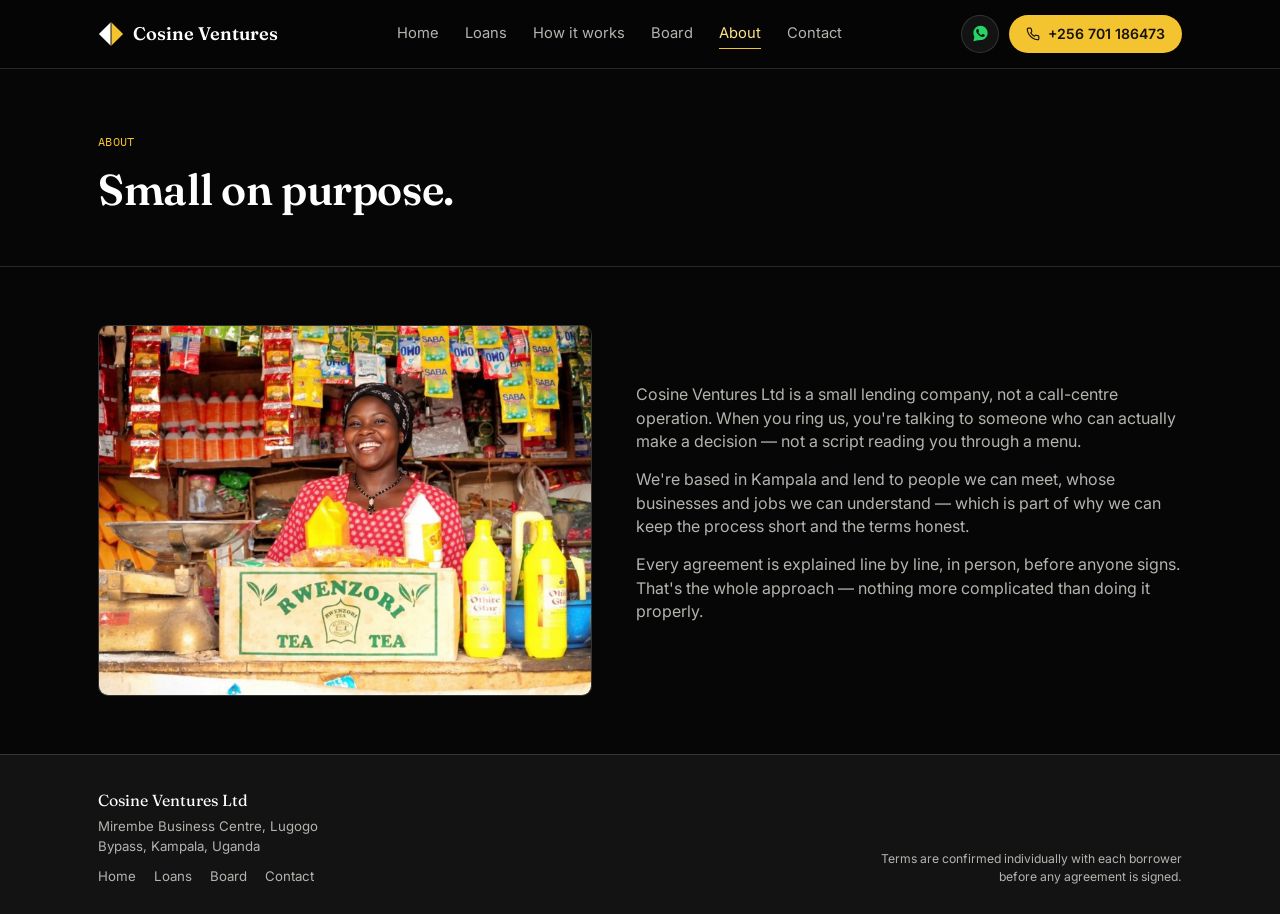
==== about.html @ 263a9942 "Add files via upload" ====
<!DOCTYPE html>
<html lang="en">
<head>
<meta charset="UTF-8">
<meta name="viewport" content="width=device-width, initial-scale=1.0">
<title>About — Cosine Ventures Ltd</title>
<link rel="preconnect" href="https://fonts.googleapis.com">
<link rel="preconnect" href="https://fonts.gstatic.com" crossorigin>
<link href="https://fonts.googleapis.com/css2?family=Fraunces:ital,opsz,wght@0,9..144,500;0,9..144,600;0,9..144,700;1,9..144,500&family=Inter:wght@400;500;600&family=IBM+Plex+Mono:wght@400;500&display=swap" rel="stylesheet">
<link rel="stylesheet" href="styles.css">
<style>
  .page-hero h1 { font-size: clamp(2rem, 3.6vw, 2.7rem); max-width: 16ch; }
  .about-grid { display: grid; grid-template-columns: 0.95fr 1.05fr; gap: 44px; align-items: center; }
  .about-photo { aspect-ratio: 4/3; }
  .about-copy p { color: var(--ink-soft); margin: 0 0 14px; }
  @media (max-width: 860px) { .about-grid { grid-template-columns: 1fr; } .about-photo { order: -1; max-width: 340px; margin: 0 auto; } }
</style>
</head>
<body>

<header>
  <div class="wrap nav-row">
    <a href="index.html" class="brand">
      <svg class="mark" viewBox="0 0 28 28" fill="none"><path d="M14 1 L27 14 L14 27 Z" fill="var(--accent)"/><path d="M14 1 L1 14 L14 27 Z" fill="var(--ink)"/><path d="M14 1 L14 27" stroke="var(--bg)" stroke-width="1"/></svg>
      Cosine Ventures
    </a>
    <nav class="links">
      <a href="index.html">Home</a>
      <a href="loans.html">Loans</a>
      <a href="how-it-works.html">How it works</a>
      <a href="board.html">Board</a>
      <a href="about.html" aria-current="page">About</a>
      <a href="contact.html">Contact</a>
    </nav>
    <div class="nav-ctas">
      <a class="whatsapp-btn" href="https://wa.me/256701186473" target="_blank" rel="noopener" aria-label="Chat on WhatsApp">
        <svg viewBox="0 0 32 32" fill="#25D366"><path d="M16.001 3C9.373 3 4 8.373 4 15.001c0 2.386.63 4.62 1.727 6.555L4 29l7.617-1.688A11.94 11.94 0 0 0 16.001 27C22.63 27 28 21.63 28 15.001 28 8.373 22.63 3 16.001 3zm6.937 17.14c-.293.824-1.45 1.508-2.375 1.703-.634.133-1.462.24-4.248-.912-3.564-1.474-5.858-5.09-6.037-5.327-.176-.238-1.44-1.918-1.44-3.66 0-1.74.9-2.596 1.222-2.951.293-.322.71-.418 1.107-.418.207 0 .414.012.6.021.192.008.45-.073.703.535.293.703.994 2.435 1.081 2.612.088.176.147.383.03.62-.117.238-.176.383-.351.588-.176.207-.37.46-.528.617-.176.176-.36.367-.155.72.207.352.918 1.514 1.968 2.451 1.352 1.207 2.492 1.582 2.844 1.758.352.176.557.147.762-.09.207-.238.879-1.023 1.117-1.375.234-.352.469-.293.79-.176.322.117 2.05.967 2.402 1.143.352.176.586.264.674.41.088.147.088.85-.207 1.673z"/></svg>
      </a>
      <a class="call-pill" href="tel:+256701186473">
        <svg width="14" height="14" viewBox="0 0 24 24" fill="none" stroke="currentColor" stroke-width="2"><path d="M22 16.92v3a2 2 0 0 1-2.18 2 19.79 19.79 0 0 1-8.63-3.07 19.5 19.5 0 0 1-6-6 19.79 19.79 0 0 1-3.07-8.67A2 2 0 0 1 4.11 2h3a2 2 0 0 1 2 1.72c.127.96.361 1.903.7 2.81a2 2 0 0 1-.45 2.11L8.09 9.91a16 16 0 0 0 6 6l1.27-1.27a2 2 0 0 1 2.11-.45c.907.339 1.85.573 2.81.7A2 2 0 0 1 22 16.92z"/></svg>
        +256 701 186473
      </a>
    </div>
  </div>
</header>

<main>
  <section class="page-hero">
    <div class="wrap">
      <p class="eyebrow">About</p>
      <h1>Small on purpose.</h1>
    </div>
  </section>

  <section class="block" style="border-bottom:none;">
    <div class="wrap about-grid">
      <div class="photo about-photo">
        <svg class="fallback-art" viewBox="0 0 400 300" preserveAspectRatio="xMidYMid slice" xmlns="http://www.w3.org/2000/svg">
          <rect width="400" height="300" fill="#0B0A08"/>
          <path d="M0 300 V210 Q120 170 220 205 Q320 238 400 190 V300 Z" fill="#1F1A12"/>
          <rect x="150" y="60" width="100" height="130" rx="4" fill="#6B4A28"/>
          <rect x="164" y="76" width="72" height="10" fill="#0B0A08" opacity="0.4"/>
          <rect x="164" y="94" width="52" height="10" fill="#0B0A08" opacity="0.4"/>
        </svg>
        <img class="real" src="images/about.jpg" alt="Cosine Ventures office" onerror="this.style.display='none'">
      </div>
      <div class="about-copy">
        <p>Cosine Ventures Ltd is a small lending company, not a call-centre operation. When you ring us, you're talking to someone who can actually make a decision — not a script reading you through a menu.</p>
        <p>We're based in Kampala and lend to people we can meet, whose businesses and jobs we can understand — which is part of why we can keep the process short and the terms honest.</p>
        <p>Every agreement is explained line by line, in person, before anyone signs. That's the whole approach — nothing more complicated than doing it properly.</p>
      </div>
    </div>
  </section>
</main>

<footer>
  <div class="wrap foot-grid">
    <div>
      <div class="foot-brand">Cosine Ventures Ltd</div>
      <div class="foot-addr">Mirembe Business Centre, Lugogo Bypass, Kampala, Uganda</div>
      <div class="foot-links"><a href="index.html">Home</a><a href="loans.html">Loans</a><a href="board.html">Board</a><a href="contact.html">Contact</a></div>
    </div>
    <div class="foot-note">Terms are confirmed individually with each borrower before any agreement is signed.</div>
  </div>
</footer>

</body>
</html>
---- styles.css ----
/* Cosine Ventures Ltd — shared site styles (black, yellow, white) */

:root {
  --bg: #060606;
  --surface: #131313;
  --surface-2: #1C1C1C;
  --ink: #FFFFFF;
  --ink-soft: #B4B4AF;
  --accent: #F4C430;
  --accent-deep: #B8860B;
  --accent-soft: #FBE38A;
  --line: rgba(255,255,255,0.14);
  --radius: 10px;
  --radius-sm: 6px;
  --shadow-md: 0 18px 44px rgba(0,0,0,0.6);
  --focus: #6FA9D6;
}

* { box-sizing: border-box; }
html { scroll-behavior: smooth; }
body {
  margin: 0;
  background: var(--bg);
  color: var(--ink);
  font-family: 'Inter', -apple-system, sans-serif;
  font-size: 16px;
  line-height: 1.48;
  -webkit-font-smoothing: antialiased;
}
img { max-width: 100%; display: block; }
a { color: inherit; }
.wrap { max-width: 1140px; margin: 0 auto; padding: 0 28px; position: relative; }
h1, h2, h3 { font-family: 'Fraunces', serif; font-weight: 600; margin: 0; letter-spacing: -0.01em; }
.mono { font-family: 'IBM Plex Mono', monospace; }
::selection { background: var(--accent); color: #16130D; }
a:focus-visible, button:focus-visible { outline: 2px solid var(--focus); outline-offset: 3px; }

/* ---------- Header ---------- */
header {
  position: sticky; top: 0; z-index: 50;
  background: color-mix(in srgb, var(--bg) 85%, transparent);
  backdrop-filter: blur(10px);
  border-bottom: 1px solid var(--line);
}
.nav-row { display: flex; align-items: center; justify-content: space-between; height: 68px; }
.brand { display: flex; align-items: center; gap: 9px; font-family: 'Fraunces', serif; font-size: 1.14rem; font-weight: 600; text-decoration: none; color: var(--ink); }
.brand .mark { width: 26px; height: 26px; flex: none; }
nav.links { display: flex; gap: 26px; align-items: center; }
nav.links a { text-decoration: none; font-size: 0.92rem; color: var(--ink-soft); padding: 4px 0; border-bottom: 1px solid transparent; transition: color .15s ease, border-color .15s ease; }
nav.links a:hover, nav.links a[aria-current="page"] { color: var(--accent-soft); border-color: var(--accent); }
.call-pill { display: flex; align-items: center; gap: 8px; background: var(--accent); color: #16130D; padding: 9px 17px; border-radius: 100px; text-decoration: none; font-size: 0.88rem; font-weight: 600; white-space: nowrap; transition: transform .15s ease, background .15s ease; }
.call-pill:hover { background: var(--accent-soft); transform: translateY(-1px); }
.nav-ctas { display: flex; align-items: center; gap: 10px; }
.whatsapp-btn {
  display: inline-flex; align-items: center; justify-content: center;
  width: 38px; height: 38px; border-radius: 50%;
  border: 1px solid var(--line); background: var(--surface);
  transition: border-color .15s ease, transform .15s ease;
  flex: none;
}
.whatsapp-btn:hover { border-color: #25D366; transform: translateY(-1px); }
.whatsapp-btn svg { width: 19px; height: 19px; }

/* ---------- Buttons ---------- */
.btn { display: inline-flex; align-items: center; gap: 8px; padding: 13px 22px; border-radius: 100px; font-size: 0.94rem; font-weight: 500; text-decoration: none; border: 1px solid transparent; cursor: pointer; transition: transform .15s ease, background .15s ease, border-color .15s ease; }
.btn-primary { background: var(--accent); color: #16130D; font-weight: 600; }
.btn-primary:hover { background: var(--accent-soft); transform: translateY(-2px); }
.btn-ghost { border-color: var(--ink-soft); color: var(--ink); background: transparent; }
.btn-ghost:hover { background: var(--ink); color: var(--bg); border-color: var(--ink); transform: translateY(-2px); }

/* ---------- Photo component: illustration by default, real <img> takes over if present ---------- */
.photo {
  position: relative; border-radius: var(--radius); overflow: hidden;
  background: var(--surface);
  border: 1px solid var(--line);
}
.photo svg.fallback-art { position: absolute; inset: 0; width: 100%; height: 100%; }
.photo img.real {
  position: absolute; inset: 0; width: 100%; height: 100%; object-fit: cover; display: block;
}
.photo-caption {
  position: absolute; left: 16px; bottom: 16px; z-index: 2;
  display: flex; align-items: center; gap: 9px;
  padding: 11px 16px; border-radius: 100px; font-size: 0.82rem; font-weight: 500; color: var(--ink);
  background: rgba(23,20,15,0.72); backdrop-filter: blur(14px) saturate(160%); -webkit-backdrop-filter: blur(14px) saturate(160%);
  border: 1px solid var(--accent); box-shadow: var(--shadow-md);
}
.photo-caption svg { width: 15px; height: 15px; flex: none; }

/* ---------- Section shell ---------- */
section.block { padding: 58px 0; border-bottom: 1px solid var(--line); }
.page-hero { padding: 52px 0 44px; border-bottom: 1px solid var(--line); }
.block-head { display: grid; grid-template-columns: 1fr 1.5fr; gap: 36px; margin-bottom: 34px; align-items: end; }
.block-head h2 { font-size: clamp(1.6rem, 2.8vw, 2.15rem); }
.block-head .desc { color: var(--ink-soft); max-width: 50ch; }
.eyebrow { font-family: 'IBM Plex Mono', monospace; font-size: 0.74rem; color: var(--accent); margin-bottom: 8px; letter-spacing: 0.03em; text-transform: uppercase; }

.strip { border-bottom: 1px solid var(--line); padding: 14px 0; background: var(--surface); }
.strip .wrap { display: flex; gap: 10px; flex-wrap: wrap; align-items: center; justify-content: center; font-size: 0.86rem; color: var(--ink-soft); text-align: center; }
.strip .dot { color: var(--accent); }

/* ---------- Cards ---------- */
.card { background: var(--surface); border: 1px solid var(--line); border-radius: var(--radius); padding: 24px 24px; transition: transform .16s ease, box-shadow .16s ease, border-color .16s ease; }
.card:hover { transform: translateY(-3px); box-shadow: var(--shadow-md); border-color: var(--accent-deep); }

footer { padding: 34px 0 28px; background: var(--surface); border-top: 1px solid var(--line); }
.foot-grid { display: flex; justify-content: space-between; align-items: flex-end; gap: 24px; flex-wrap: wrap; }
.foot-brand { font-family: 'Fraunces', serif; font-size: 1rem; }
.foot-addr { color: var(--ink-soft); font-size: 0.83rem; margin-top: 5px; max-width: 34ch; }
.foot-note { color: var(--ink-soft); font-size: 0.76rem; max-width: 40ch; text-align: right; }
.foot-links { display: flex; gap: 18px; margin-top: 10px; }
.foot-links a { font-size: 0.83rem; text-decoration: none; color: var(--ink-soft); }
.foot-links a:hover { color: var(--accent); }

@media (max-width: 860px) {
  nav.links { display: none; }
  .block-head { grid-template-columns: 1fr; }
  .foot-grid { flex-direction: column; align-items: flex-start; }
  .foot-note { text-align: left; }
}
@media (max-width: 520px) { .wrap { padding: 0 20px; } }
@media (prefers-reduced-motion: reduce) { html { scroll-behavior: auto; } * { transition: none !important; } }
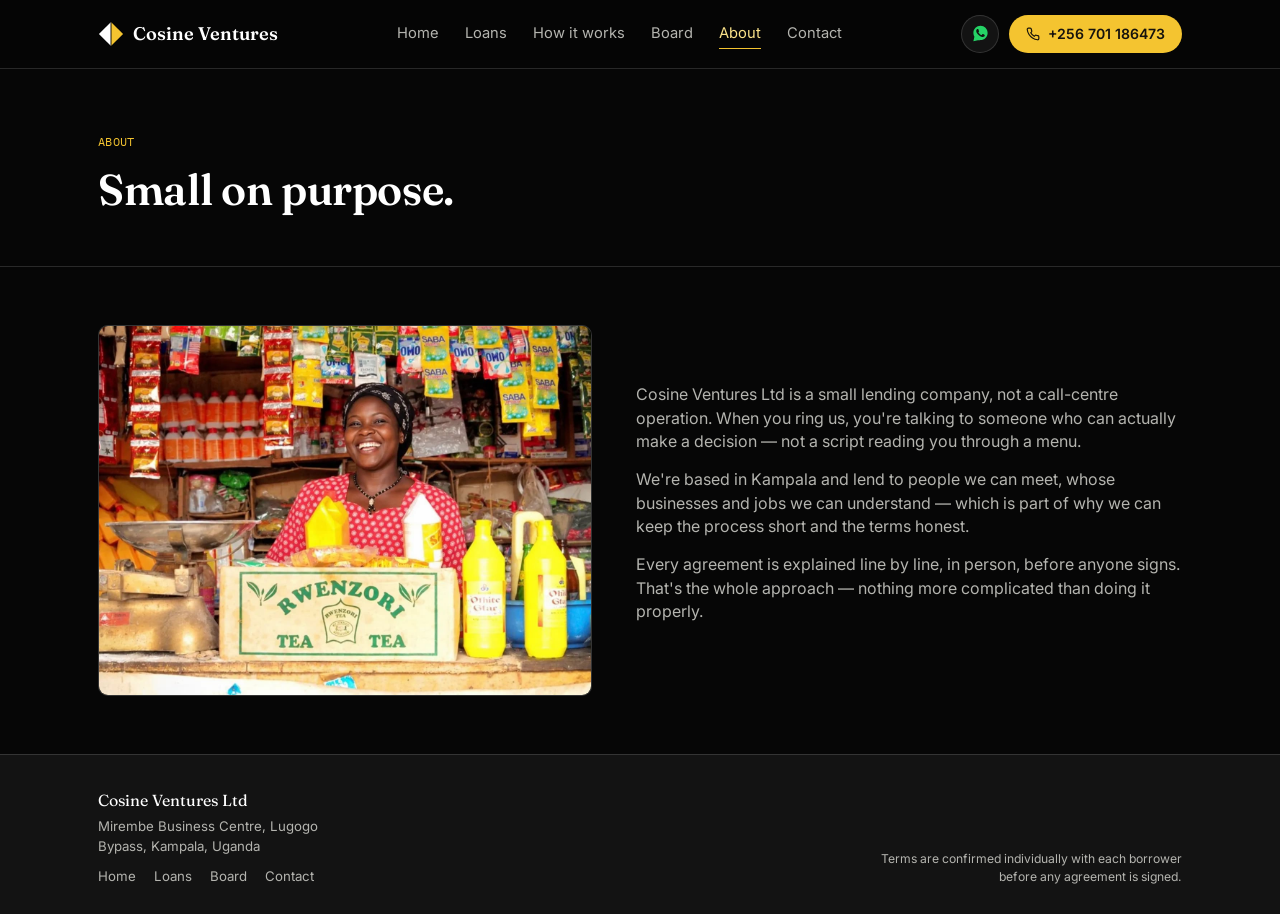
==== commit f71e553f: "Add files via upload" ====
--- a/about.html
+++ b/about.html
@@ -11,7 +11,7 @@
 <style>
   .page-hero h1 { font-size: clamp(2rem, 3.6vw, 2.7rem); max-width: 16ch; }
   .about-grid { display: grid; grid-template-columns: 0.95fr 1.05fr; gap: 44px; align-items: center; }
-  .about-photo { aspect-ratio: 4/3; }
+  .about-photo { aspect-ratio: 4/3; min-height: 240px; }
   .about-copy p { color: var(--ink-soft); margin: 0 0 14px; }
   @media (max-width: 860px) { .about-grid { grid-template-columns: 1fr; } .about-photo { order: -1; max-width: 340px; margin: 0 auto; } }
 </style>
@@ -38,9 +38,13 @@
       </a>
       <a class="call-pill" href="tel:+256701186473">
         <svg width="14" height="14" viewBox="0 0 24 24" fill="none" stroke="currentColor" stroke-width="2"><path d="M22 16.92v3a2 2 0 0 1-2.18 2 19.79 19.79 0 0 1-8.63-3.07 19.5 19.5 0 0 1-6-6 19.79 19.79 0 0 1-3.07-8.67A2 2 0 0 1 4.11 2h3a2 2 0 0 1 2 1.72c.127.96.361 1.903.7 2.81a2 2 0 0 1-.45 2.11L8.09 9.91a16 16 0 0 0 6 6l1.27-1.27a2 2 0 0 1 2.11-.45c.907.339 1.85.573 2.81.7A2 2 0 0 1 22 16.92z"/></svg>
-        +256 701 186473
+        <span class="call-text">+256 701 186473</span>
       </a>
     </div>
+    <button class="menu-toggle" aria-label="Toggle menu" aria-expanded="false">
+      <svg class="icon-open" width="20" height="20" viewBox="0 0 24 24" fill="none" stroke="currentColor" stroke-width="2" stroke-linecap="round"><line x1="3" y1="6" x2="21" y2="6"/><line x1="3" y1="12" x2="21" y2="12"/><line x1="3" y1="18" x2="21" y2="18"/></svg>
+      <svg class="icon-close" width="20" height="20" viewBox="0 0 24 24" fill="none" stroke="currentColor" stroke-width="2" stroke-linecap="round"><line x1="6" y1="6" x2="18" y2="18"/><line x1="18" y1="6" x2="6" y2="18"/></svg>
+    </button>
   </div>
 </header>
 
@@ -84,5 +88,6 @@
   </div>
 </footer>
 
+<script src="script.js" defer></script>
 </body>
 </html>
--- a/styles.css
+++ b/styles.css
@@ -48,6 +48,16 @@
 nav.links { display: flex; gap: 26px; align-items: center; }
 nav.links a { text-decoration: none; font-size: 0.92rem; color: var(--ink-soft); padding: 4px 0; border-bottom: 1px solid transparent; transition: color .15s ease, border-color .15s ease; }
 nav.links a:hover, nav.links a[aria-current="page"] { color: var(--accent-soft); border-color: var(--accent); }
+.menu-toggle {
+  display: none; align-items: center; justify-content: center;
+  width: 38px; height: 38px; flex: none;
+  background: var(--surface); border: 1px solid var(--line); border-radius: 8px;
+  cursor: pointer; padding: 0;
+}
+.menu-toggle svg { width: 19px; height: 19px; color: var(--ink); }
+.menu-toggle .icon-close { display: none; }
+body.nav-open .menu-toggle .icon-open { display: none; }
+body.nav-open .menu-toggle .icon-close { display: block; }
 .call-pill { display: flex; align-items: center; gap: 8px; background: var(--accent); color: #16130D; padding: 9px 17px; border-radius: 100px; text-decoration: none; font-size: 0.88rem; font-weight: 600; white-space: nowrap; transition: transform .15s ease, background .15s ease; }
 .call-pill:hover { background: var(--accent-soft); transform: translateY(-1px); }
 .nav-ctas { display: flex; align-items: center; gap: 10px; }
@@ -73,6 +83,7 @@
   position: relative; border-radius: var(--radius); overflow: hidden;
   background: var(--surface);
   border: 1px solid var(--line);
+  min-height: 160px; /* safety net: keeps the box visible even if aspect-ratio isn't supported */
 }
 .photo svg.fallback-art { position: absolute; inset: 0; width: 100%; height: 100%; }
 .photo img.real {
@@ -113,10 +124,32 @@
 .foot-links a:hover { color: var(--accent); }
 
 @media (max-width: 860px) {
-  nav.links { display: none; }
+  .menu-toggle { display: inline-flex; }
+  nav.links {
+    position: fixed; top: 68px; left: 0; right: 0; z-index: 49;
+    flex-direction: column; align-items: stretch; gap: 0;
+    background: var(--bg); border-bottom: 1px solid var(--line);
+    max-height: 0; overflow: hidden; opacity: 0;
+    transition: max-height .3s ease, opacity .25s ease;
+  }
+  body.nav-open nav.links { max-height: 60vh; opacity: 1; overflow-y: auto; }
+  nav.links a {
+    padding: 15px 28px; border-bottom: 1px solid var(--line) !important;
+    width: 100%; box-sizing: border-box;
+  }
+  nav.links a:last-child { border-bottom: none !important; }
   .block-head { grid-template-columns: 1fr; }
   .foot-grid { flex-direction: column; align-items: flex-start; }
   .foot-note { text-align: left; }
 }
-@media (max-width: 520px) { .wrap { padding: 0 20px; } }
+@media (max-width: 520px) {
+  .wrap { padding: 0 20px; }
+  .brand { font-size: 1rem; }
+  .call-pill span.call-text { display: none; }
+  .call-pill { padding: 9px 12px; }
+  .nav-ctas { gap: 8px; }
+}
+@media (max-width: 360px) {
+  .brand { gap: 6px; }
+}
 @media (prefers-reduced-motion: reduce) { html { scroll-behavior: auto; } * { transition: none !important; } }
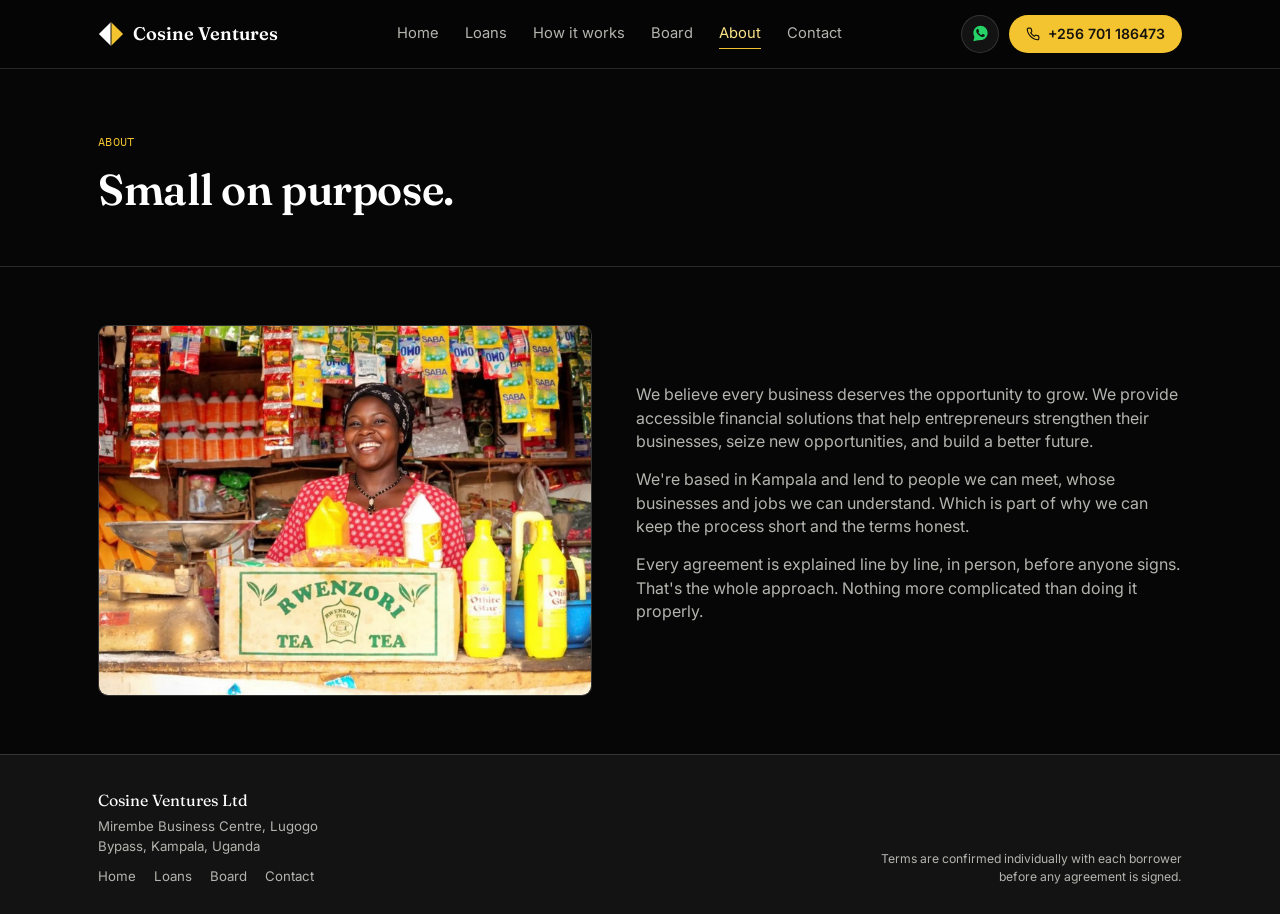
==== commit 38585bf7: "Add files via upload" ====
--- a/about.html
+++ b/about.html
@@ -3,7 +3,7 @@
 <head>
 <meta charset="UTF-8">
 <meta name="viewport" content="width=device-width, initial-scale=1.0">
-<title>About — Cosine Ventures Ltd</title>
+<title>About  Cosine Ventures Ltd</title>
 <link rel="preconnect" href="https://fonts.googleapis.com">
 <link rel="preconnect" href="https://fonts.gstatic.com" crossorigin>
 <link href="https://fonts.googleapis.com/css2?family=Fraunces:ital,opsz,wght@0,9..144,500;0,9..144,600;0,9..144,700;1,9..144,500&family=Inter:wght@400;500;600&family=IBM+Plex+Mono:wght@400;500&display=swap" rel="stylesheet">
@@ -69,9 +69,9 @@
         <img class="real" src="images/about.jpg" alt="Cosine Ventures office" onerror="this.style.display='none'">
       </div>
       <div class="about-copy">
-        <p>Cosine Ventures Ltd is a small lending company, not a call-centre operation. When you ring us, you're talking to someone who can actually make a decision — not a script reading you through a menu.</p>
-        <p>We're based in Kampala and lend to people we can meet, whose businesses and jobs we can understand — which is part of why we can keep the process short and the terms honest.</p>
-        <p>Every agreement is explained line by line, in person, before anyone signs. That's the whole approach — nothing more complicated than doing it properly.</p>
+        <p>We believe every business deserves the opportunity to grow. We provide accessible financial solutions that help entrepreneurs strengthen their businesses, seize new opportunities, and build a better future.</p>
+        <p>We're based in Kampala and lend to people we can meet, whose businesses and jobs we can understand. Which is part of why we can keep the process short and the terms honest.</p>
+        <p>Every agreement is explained line by line, in person, before anyone signs. That's the whole approach. Nothing more complicated than doing it properly.</p>
       </div>
     </div>
   </section>
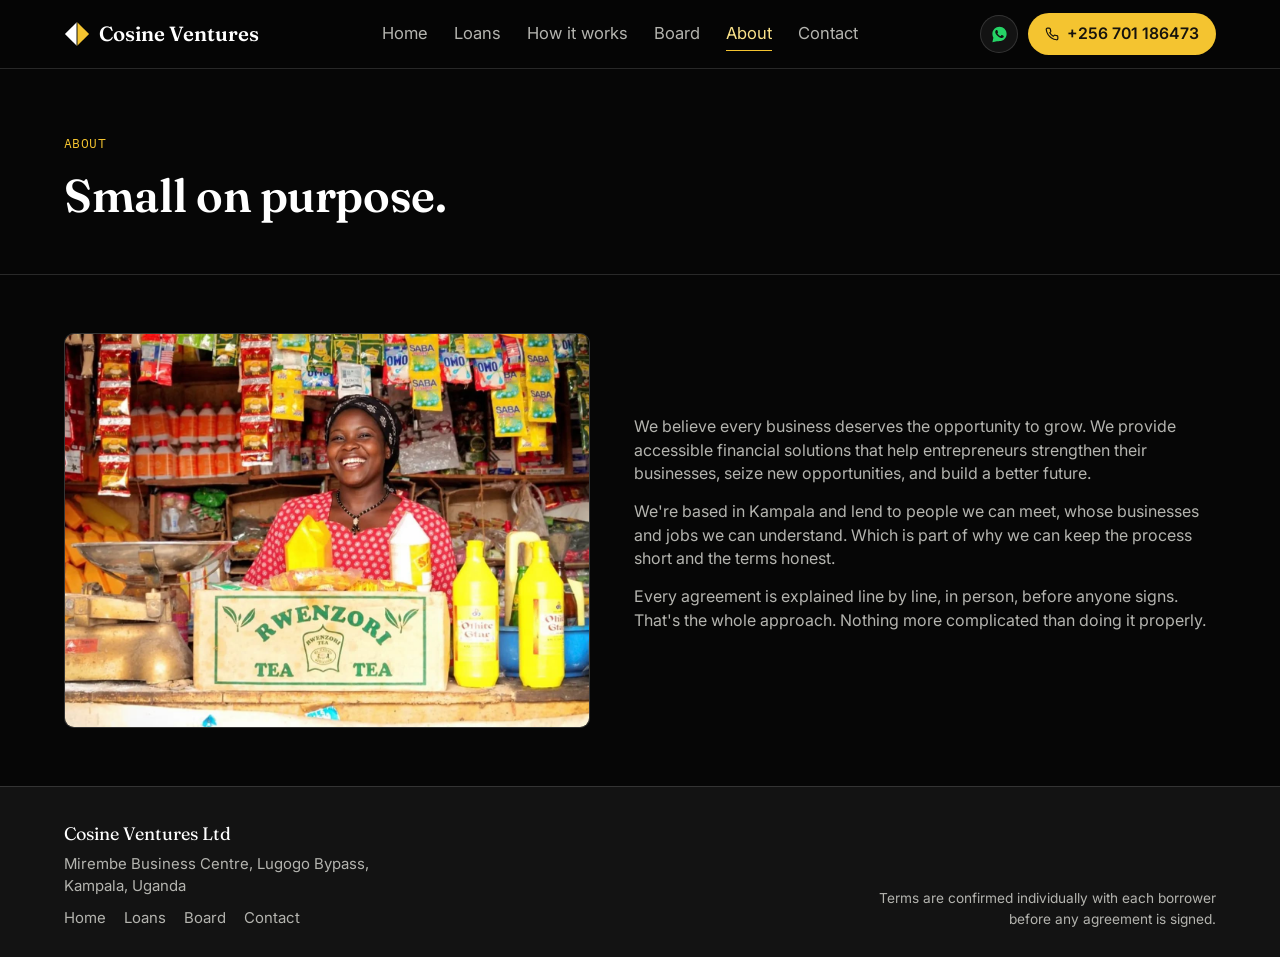
==== commit 23928be1: "Add files via upload" ====
--- a/about.html
+++ b/about.html
@@ -4,6 +4,20 @@
 <meta charset="UTF-8">
 <meta name="viewport" content="width=device-width, initial-scale=1.0">
 <title>About  Cosine Ventures Ltd</title>
+<meta name="description" content="Cosine Ventures Ltd is a small, Kampala-based lending company built on in-person conversations and honest terms — not a call centre.">
+<link rel="canonical" href="https://cosineventure.com/about.html">
+<meta property="og:title" content="About — Cosine Ventures Ltd">
+<meta property="og:description" content="Small on purpose — a lending company you can actually meet.">
+<meta property="og:type" content="website">
+<meta property="og:url" content="https://cosineventure.com/about.html">
+<meta property="og:image" content="https://cosineventure.com/images/about.jpg">
+<meta property="og:site_name" content="Cosine Ventures Ltd">
+<meta name="twitter:card" content="summary_large_image">
+<meta name="twitter:title" content="About — Cosine Ventures Ltd">
+<meta name="twitter:description" content="Small on purpose — a lending company you can actually meet.">
+<meta name="twitter:image" content="https://cosineventure.com/images/about.jpg">
+<link rel="icon" href="data:image/svg+xml,<svg xmlns=%22http://www.w3.org/2000/svg%22 viewBox=%220 0 100 100%22><text y=%22.9em%22 font-size=%2290%22>🪙</text></svg>">
+
 <link rel="preconnect" href="https://fonts.googleapis.com">
 <link rel="preconnect" href="https://fonts.gstatic.com" crossorigin>
 <link href="https://fonts.googleapis.com/css2?family=Fraunces:ital,opsz,wght@0,9..144,500;0,9..144,600;0,9..144,700;1,9..144,500&family=Inter:wght@400;500;600&family=IBM+Plex+Mono:wght@400;500&display=swap" rel="stylesheet">
--- a/styles.css
+++ b/styles.css
@@ -17,7 +17,7 @@
 }
 
 * { box-sizing: border-box; }
-html { scroll-behavior: smooth; }
+html { scroll-behavior: smooth; overflow-x: hidden; font-size: clamp(16px, 0.5vw + 14px, 18px); }
 body {
   margin: 0;
   background: var(--bg);
@@ -26,10 +26,11 @@
   font-size: 16px;
   line-height: 1.48;
   -webkit-font-smoothing: antialiased;
+  overflow-x: hidden;
 }
 img { max-width: 100%; display: block; }
 a { color: inherit; }
-.wrap { max-width: 1140px; margin: 0 auto; padding: 0 28px; position: relative; }
+.wrap { width: 100%; max-width: 1800px; margin: 0 auto; padding: 0 clamp(20px, 5vw, 80px); position: relative; }
 h1, h2, h3 { font-family: 'Fraunces', serif; font-weight: 600; margin: 0; letter-spacing: -0.01em; }
 .mono { font-family: 'IBM Plex Mono', monospace; }
 ::selection { background: var(--accent); color: #16130D; }
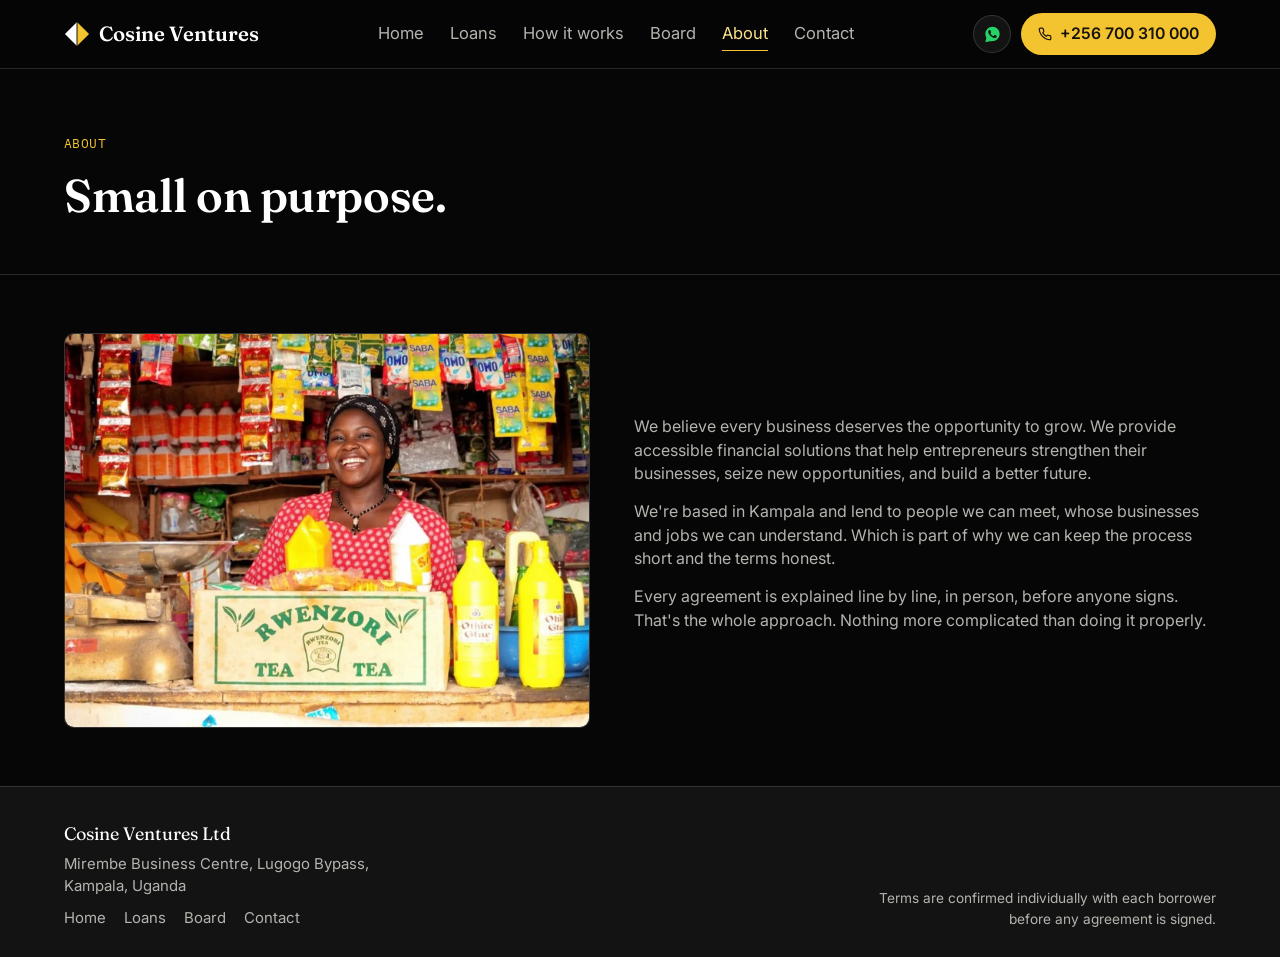
==== commit 2bda3a83: "Add files via upload" ====
--- a/about.html
+++ b/about.html
@@ -16,7 +16,10 @@
 <meta name="twitter:title" content="About — Cosine Ventures Ltd">
 <meta name="twitter:description" content="Small on purpose — a lending company you can actually meet.">
 <meta name="twitter:image" content="https://cosineventure.com/images/about.jpg">
-<link rel="icon" href="data:image/svg+xml,<svg xmlns=%22http://www.w3.org/2000/svg%22 viewBox=%220 0 100 100%22><text y=%22.9em%22 font-size=%2290%22>🪙</text></svg>">
+<link rel="icon" href="/favicon.ico" sizes="any">
+<link rel="icon" href="/favicon-32.png" type="image/png" sizes="32x32">
+<link rel="apple-touch-icon" href="/apple-touch-icon.png">
+
 
 <link rel="preconnect" href="https://fonts.googleapis.com">
 <link rel="preconnect" href="https://fonts.gstatic.com" crossorigin>
@@ -47,12 +50,12 @@
       <a href="contact.html">Contact</a>
     </nav>
     <div class="nav-ctas">
-      <a class="whatsapp-btn" href="https://wa.me/256701186473" target="_blank" rel="noopener" aria-label="Chat on WhatsApp">
+      <a class="whatsapp-btn" href="https://wa.me/256700310000" target="_blank" rel="noopener" aria-label="Chat on WhatsApp">
         <svg viewBox="0 0 32 32" fill="#25D366"><path d="M16.001 3C9.373 3 4 8.373 4 15.001c0 2.386.63 4.62 1.727 6.555L4 29l7.617-1.688A11.94 11.94 0 0 0 16.001 27C22.63 27 28 21.63 28 15.001 28 8.373 22.63 3 16.001 3zm6.937 17.14c-.293.824-1.45 1.508-2.375 1.703-.634.133-1.462.24-4.248-.912-3.564-1.474-5.858-5.09-6.037-5.327-.176-.238-1.44-1.918-1.44-3.66 0-1.74.9-2.596 1.222-2.951.293-.322.71-.418 1.107-.418.207 0 .414.012.6.021.192.008.45-.073.703.535.293.703.994 2.435 1.081 2.612.088.176.147.383.03.62-.117.238-.176.383-.351.588-.176.207-.37.46-.528.617-.176.176-.36.367-.155.72.207.352.918 1.514 1.968 2.451 1.352 1.207 2.492 1.582 2.844 1.758.352.176.557.147.762-.09.207-.238.879-1.023 1.117-1.375.234-.352.469-.293.79-.176.322.117 2.05.967 2.402 1.143.352.176.586.264.674.41.088.147.088.85-.207 1.673z"/></svg>
       </a>
-      <a class="call-pill" href="tel:+256701186473">
+      <a class="call-pill" href="tel:+256700310000">
         <svg width="14" height="14" viewBox="0 0 24 24" fill="none" stroke="currentColor" stroke-width="2"><path d="M22 16.92v3a2 2 0 0 1-2.18 2 19.79 19.79 0 0 1-8.63-3.07 19.5 19.5 0 0 1-6-6 19.79 19.79 0 0 1-3.07-8.67A2 2 0 0 1 4.11 2h3a2 2 0 0 1 2 1.72c.127.96.361 1.903.7 2.81a2 2 0 0 1-.45 2.11L8.09 9.91a16 16 0 0 0 6 6l1.27-1.27a2 2 0 0 1 2.11-.45c.907.339 1.85.573 2.81.7A2 2 0 0 1 22 16.92z"/></svg>
-        <span class="call-text">+256 701 186473</span>
+        <span class="call-text">+256 700 310 000</span>
       </a>
     </div>
     <button class="menu-toggle" aria-label="Toggle menu" aria-expanded="false">
